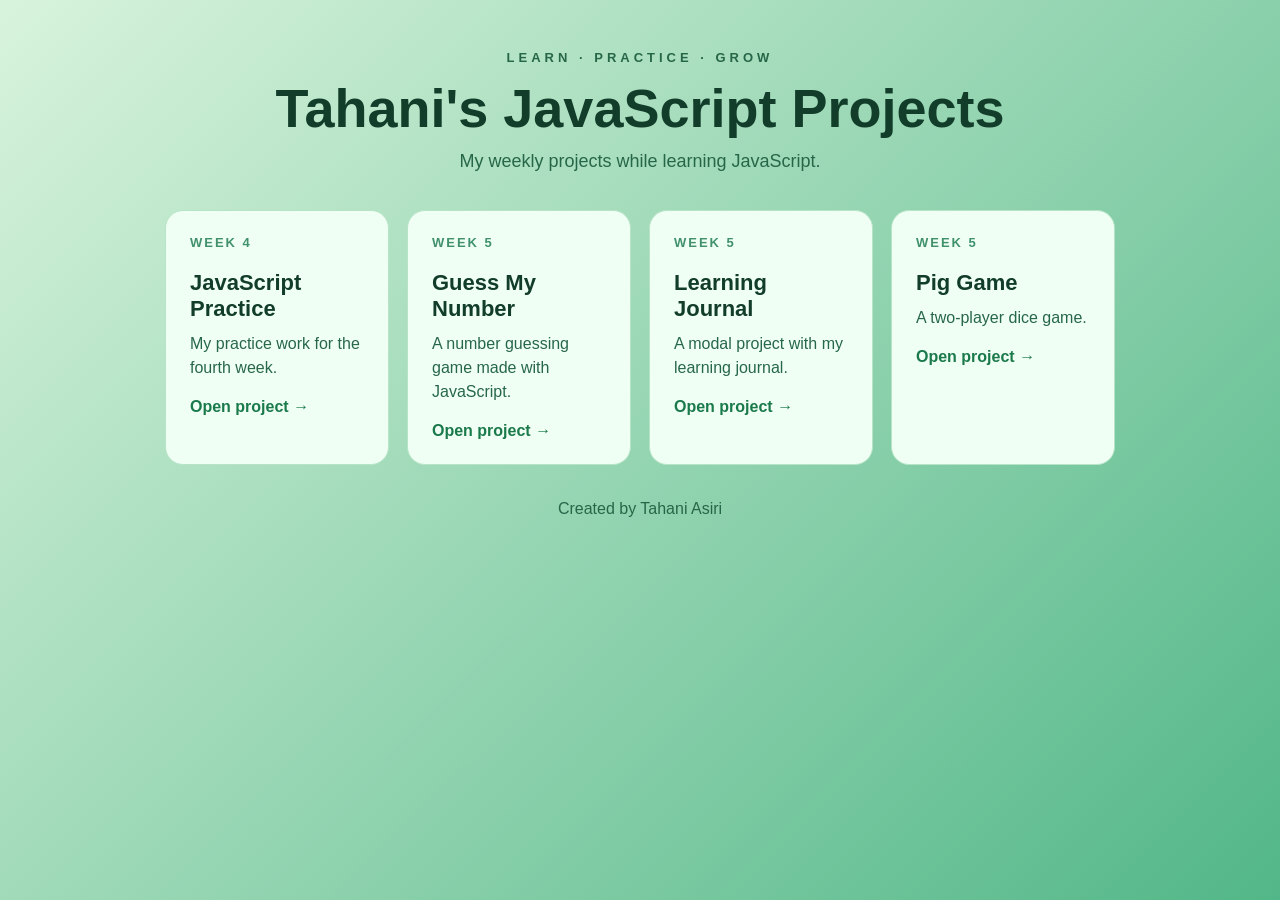
==== index.html @ 97806a84 "Create index.html" ====
<!DOCTYPE html>
<html lang="en">
<head>
  <meta charset="UTF-8">
  <meta name="viewport" content="width=device-width, initial-scale=1.0">
  <title>Tahani's JavaScript Projects</title>

  <style>
    * {
      box-sizing: border-box;
      margin: 0;
      padding: 0;
    }

    body {
      min-height: 100vh;
      padding: 50px 20px;
      font-family: Arial, sans-serif;
      color: #123d2a;
      background: linear-gradient(135deg, #d8f3dc, #95d5b2, #52b788);
    }

    main {
      width: min(950px, 100%);
      margin: 0 auto;
    }

    header {
      margin-bottom: 38px;
      text-align: center;
    }

    .eyebrow {
      margin-bottom: 12px;
      color: #276749;
      font-size: 13px;
      font-weight: bold;
      letter-spacing: 4px;
    }

    h1 {
      margin-bottom: 12px;
      font-size: clamp(32px, 6vw, 54px);
    }

    .intro {
      color: #276749;
      font-size: 18px;
    }

    .projects {
      display: grid;
      grid-template-columns: repeat(auto-fit, minmax(220px, 1fr));
      gap: 18px;
    }

    .card {
      display: block;
      min-height: 190px;
      padding: 24px;
      border: 1px solid #b7e4c7;
      border-radius: 18px;
      background: #f0fff4;
      color: inherit;
      text-decoration: none;
      transition: transform 0.2s, background-color 0.2s;
    }

    .card:hover {
      transform: translateY(-5px);
      background: #e3f7e9;
    }

    .week {
      display: block;
      margin-bottom: 20px;
      color: #40916c;
      font-size: 13px;
      font-weight: bold;
      letter-spacing: 2px;
    }

    h2 {
      margin-bottom: 10px;
      font-size: 22px;
    }

    .description {
      margin-bottom: 18px;
      color: #276749;
      line-height: 1.5;
    }

    .open {
      color: #1b7a4b;
      font-weight: bold;
    }

    footer {
      margin-top: 35px;
      color: #276749;
      text-align: center;
    }
  </style>
</head>

<body>
  <main>
    <header>
      <p class="eyebrow">LEARN · PRACTICE · GROW</p>
      <h1>Tahani's JavaScript Projects</h1>
      <p class="intro">My weekly projects while learning JavaScript.</p>
    </header>

    <section class="projects">
      <a class="card" href="week4/">
        <span class="week">WEEK 4</span>
        <h2>JavaScript Practice</h2>
        <p class="description">My practice work for the fourth week.</p>
        <span class="open">Open project →</span>
      </a>

      <a class="card" href="week%205/Guess%20My%20Number/">
        <span class="week">WEEK 5</span>
        <h2>Guess My Number</h2>
        <p class="description">A number guessing game made with JavaScript.</p>
        <span class="open">Open project →</span>
      </a>

      <a class="card" href="week%205/Model/">
        <span class="week">WEEK 5</span>
        <h2>Learning Journal</h2>
        <p class="description">A modal project with my learning journal.</p>
        <span class="open">Open project →</span>
      </a>

      <a class="card" href="week%205/Pig%20Game/">
        <span class="week">WEEK 5</span>
        <h2>Pig Game</h2>
        <p class="description">A two-player dice game.</p>
        <span class="open">Open project →</span>
      </a>
    </section>

    <footer>Created by Tahani Asiri</footer>
  </main>
</body>
</html>
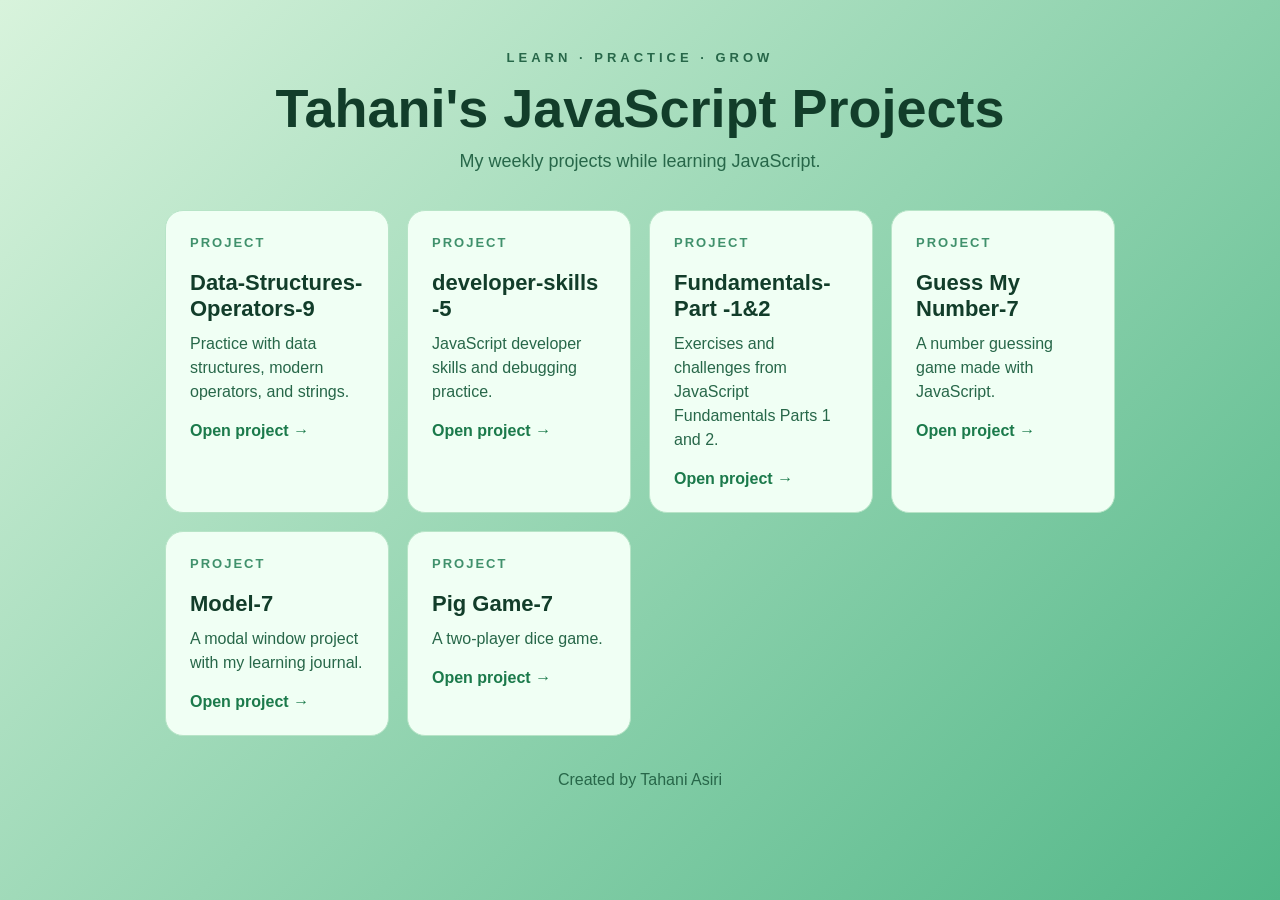
==== commit 03500d73: "Update index.html" ====
--- a/index.html
+++ b/index.html
@@ -112,35 +112,49 @@
       <p class="intro">My weekly projects while learning JavaScript.</p>
     </header>
 
-    <section class="projects">
-      <a class="card" href="week4/">
-        <span class="week">WEEK 4</span>
-        <h2>JavaScript Practice</h2>
-        <p class="description">My practice work for the fourth week.</p>
-        <span class="open">Open project →</span>
-      </a>
+<section class="projects">
+  <a class="card" href="Data-Structures-Operators-9/">
+    <span class="week">PROJECT</span>
+    <h2>Data-Structures-Operators-9</h2>
+    <p class="description">Practice with data structures, modern operators, and strings.</p>
+    <span class="open">Open project →</span>
+  </a>
 
-      <a class="card" href="week%205/Guess%20My%20Number/">
-        <span class="week">WEEK 5</span>
-        <h2>Guess My Number</h2>
-        <p class="description">A number guessing game made with JavaScript.</p>
-        <span class="open">Open project →</span>
-      </a>
+  <a class="card" href="developer-skills%20-5/developer-skills.html">
+    <span class="week">PROJECT</span>
+    <h2>developer-skills -5</h2>
+    <p class="description">JavaScript developer skills and debugging practice.</p>
+    <span class="open">Open project →</span>
+  </a>
 
-      <a class="card" href="week%205/Model/">
-        <span class="week">WEEK 5</span>
-        <h2>Learning Journal</h2>
-        <p class="description">A modal project with my learning journal.</p>
-        <span class="open">Open project →</span>
-      </a>
+  <a class="card" href="Fundamentals-Part%20-1%262/">
+    <span class="week">PROJECT</span>
+    <h2>Fundamentals-Part -1&amp;2</h2>
+    <p class="description">Exercises and challenges from JavaScript Fundamentals Parts 1 and 2.</p>
+    <span class="open">Open project →</span>
+  </a>
 
-      <a class="card" href="week%205/Pig%20Game/">
-        <span class="week">WEEK 5</span>
-        <h2>Pig Game</h2>
-        <p class="description">A two-player dice game.</p>
-        <span class="open">Open project →</span>
-      </a>
-    </section>
+  <a class="card" href="Guess%20My%20Number-7/">
+    <span class="week">PROJECT</span>
+    <h2>Guess My Number-7</h2>
+    <p class="description">A number guessing game made with JavaScript.</p>
+    <span class="open">Open project →</span>
+  </a>
+
+  <a class="card" href="Model-7/">
+    <span class="week">PROJECT</span>
+    <h2>Model-7</h2>
+    <p class="description">A modal window project with my learning journal.</p>
+    <span class="open">Open project →</span>
+  </a>
+
+  <a class="card" href="Pig%20Game-7/">
+    <span class="week">PROJECT</span>
+    <h2>Pig Game-7</h2>
+    <p class="description">A two-player dice game.</p>
+    <span class="open">Open project →</span>
+  </a>
+</section>
 
     <footer>Created by Tahani Asiri</footer>
   </main>
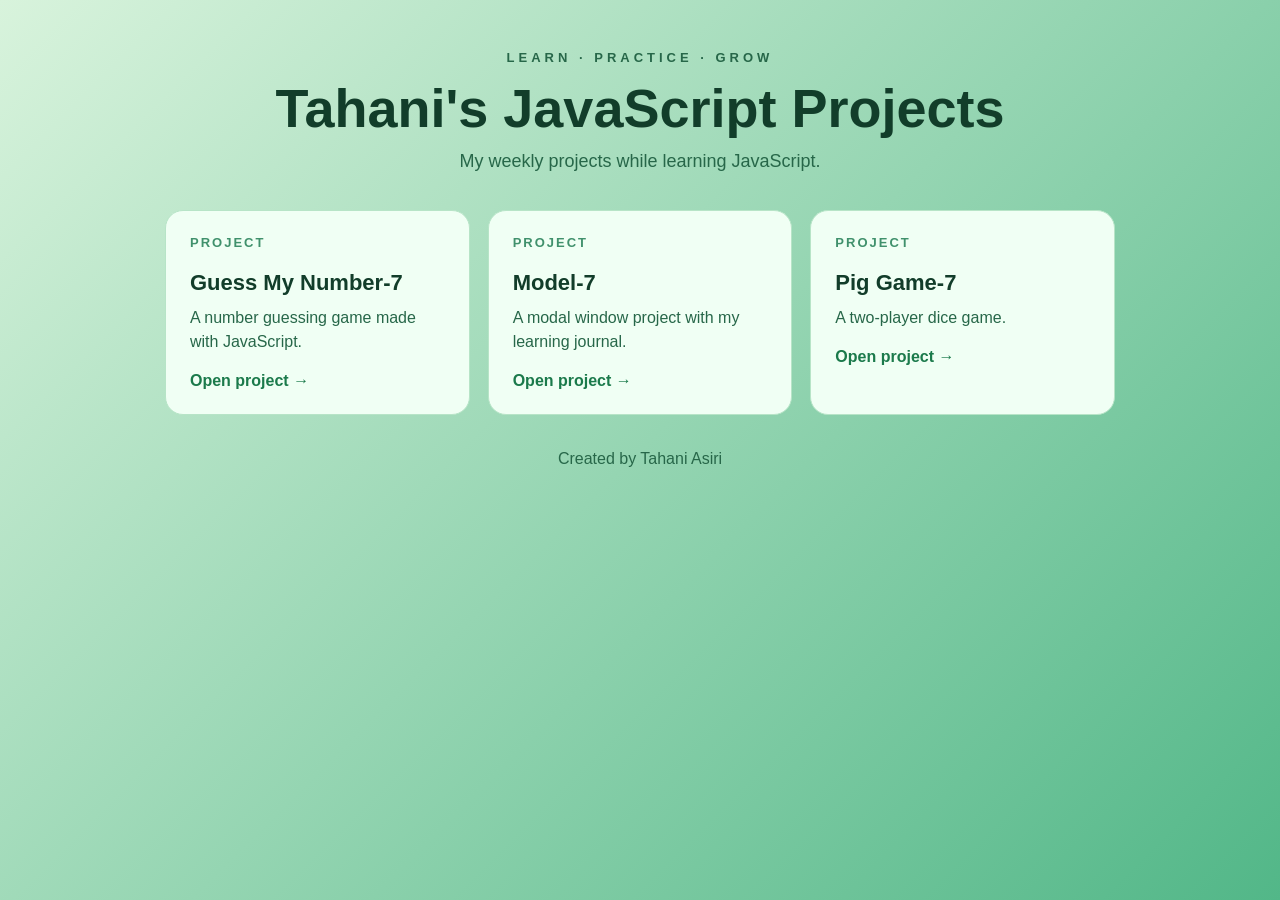
==== commit ec93c802: "Update index.html" ====
--- a/index.html
+++ b/index.html
@@ -113,28 +113,7 @@
     </header>
 
 <section class="projects">
-  <a class="card" href="Data-Structures-Operators-9/">
-    <span class="week">PROJECT</span>
-    <h2>Data-Structures-Operators-9</h2>
-    <p class="description">Practice with data structures, modern operators, and strings.</p>
-    <span class="open">Open project →</span>
-  </a>
-
-  <a class="card" href="developer-skills%20-5/developer-skills.html">
-    <span class="week">PROJECT</span>
-    <h2>developer-skills -5</h2>
-    <p class="description">JavaScript developer skills and debugging practice.</p>
-    <span class="open">Open project →</span>
-  </a>
-
-  <a class="card" href="Fundamentals-Part%20-1%262/">
-    <span class="week">PROJECT</span>
-    <h2>Fundamentals-Part -1&amp;2</h2>
-    <p class="description">Exercises and challenges from JavaScript Fundamentals Parts 1 and 2.</p>
-    <span class="open">Open project →</span>
-  </a>
-
-  <a class="card" href="Guess%20My%20Number-7/">
+ <a class="card" href="Guess%20My%20Number-7/">
     <span class="week">PROJECT</span>
     <h2>Guess My Number-7</h2>
     <p class="description">A number guessing game made with JavaScript.</p>
